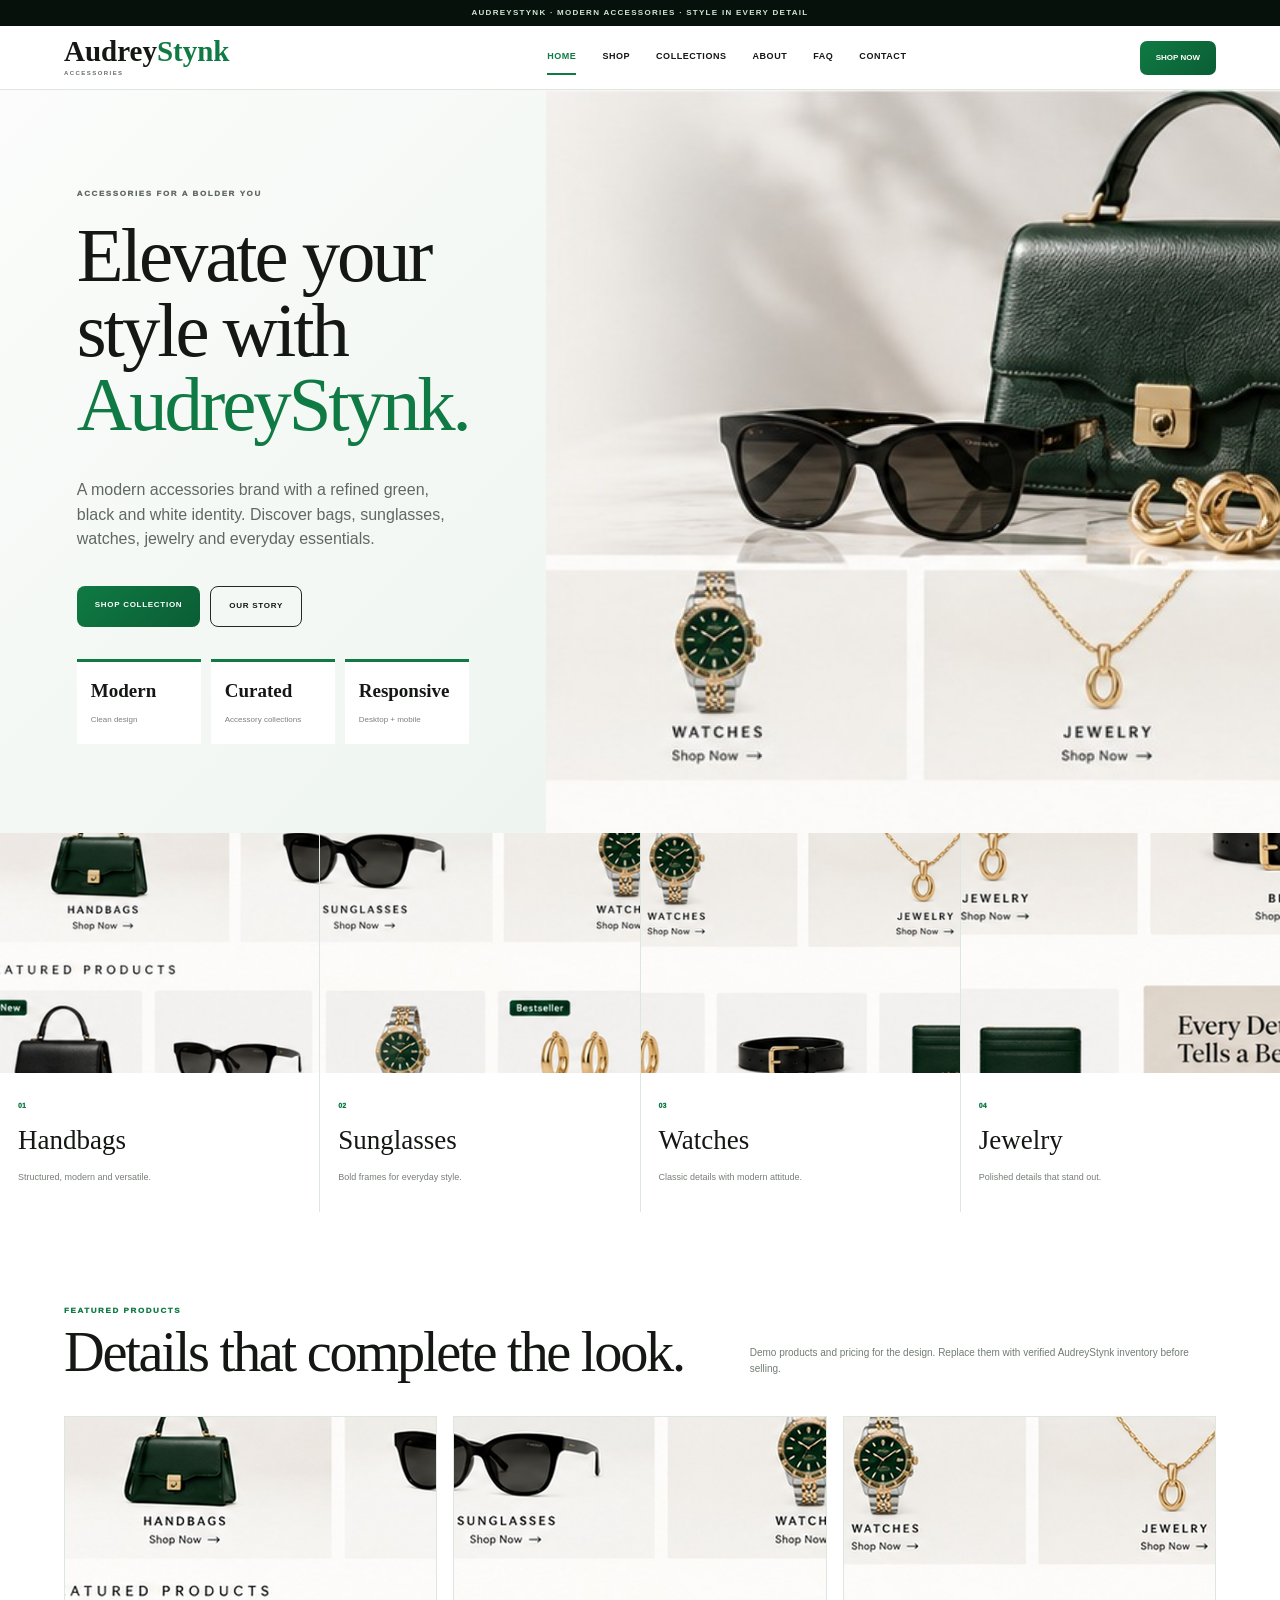
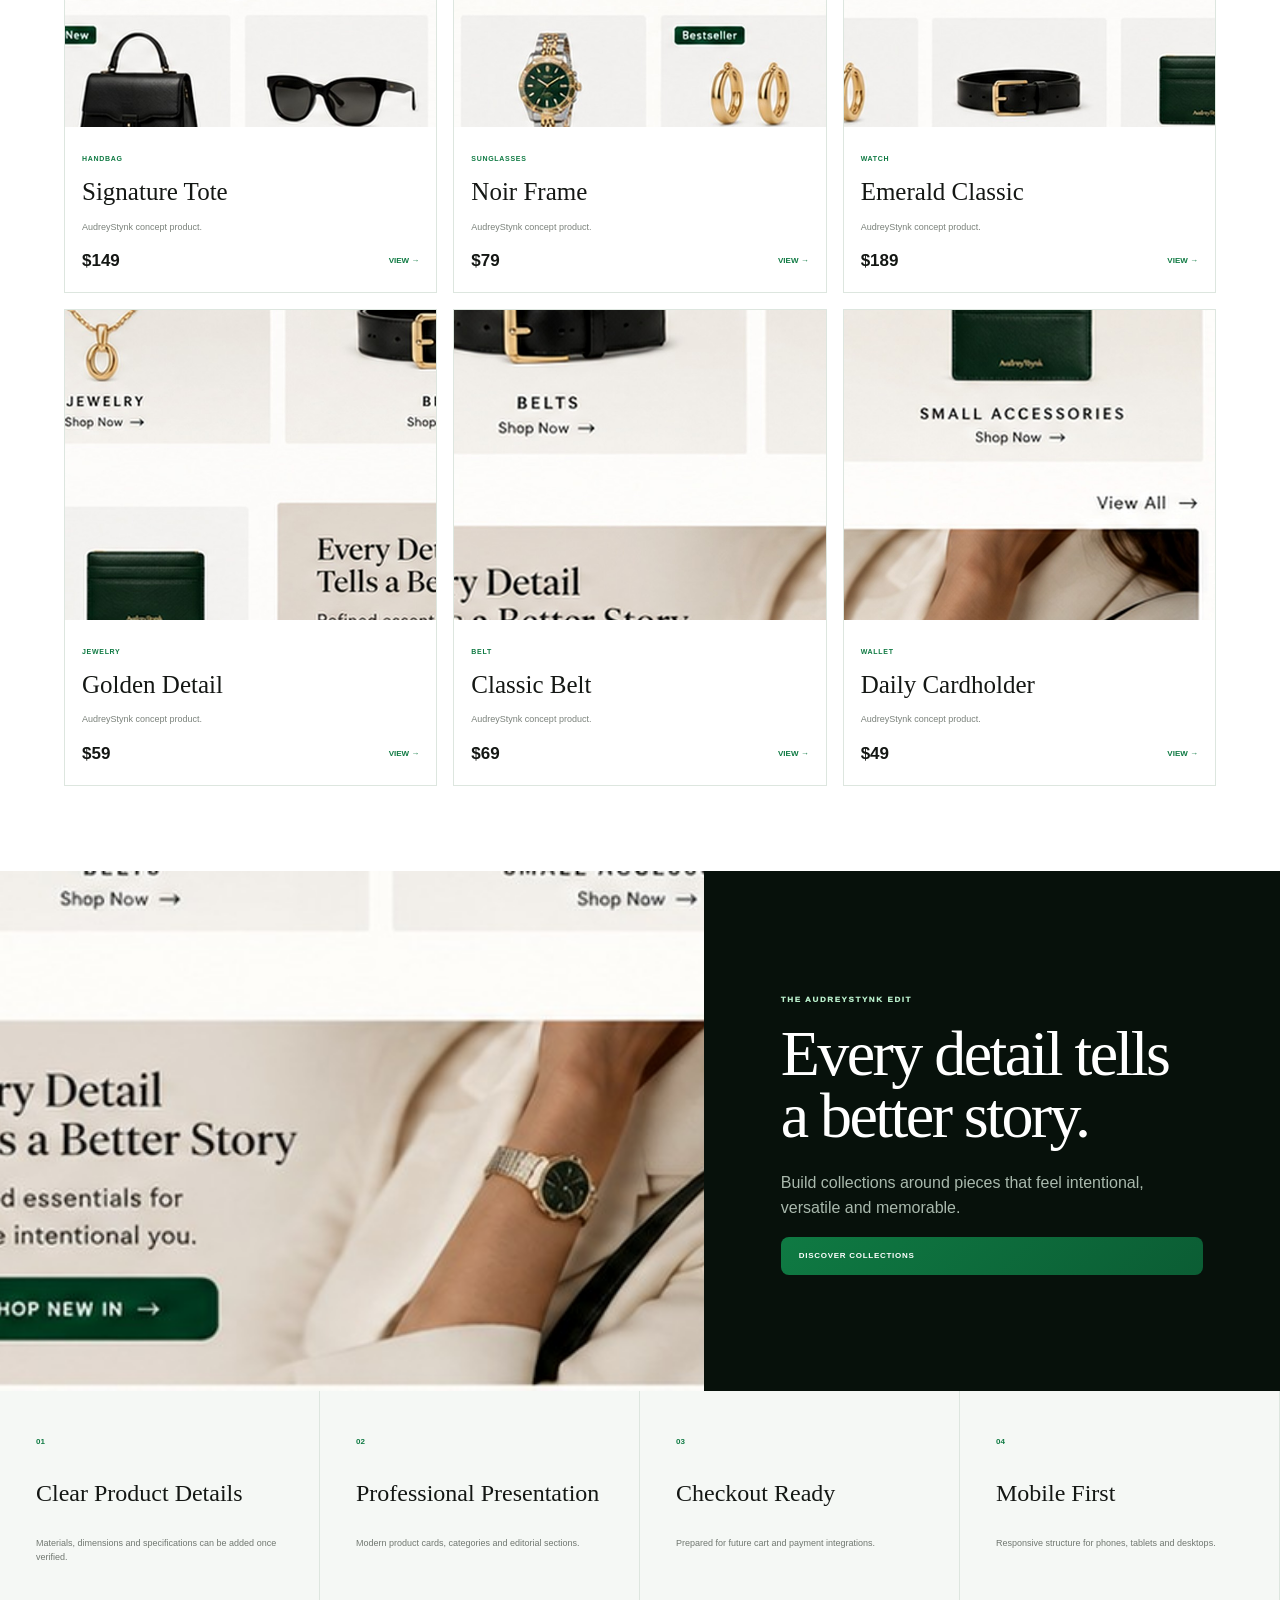
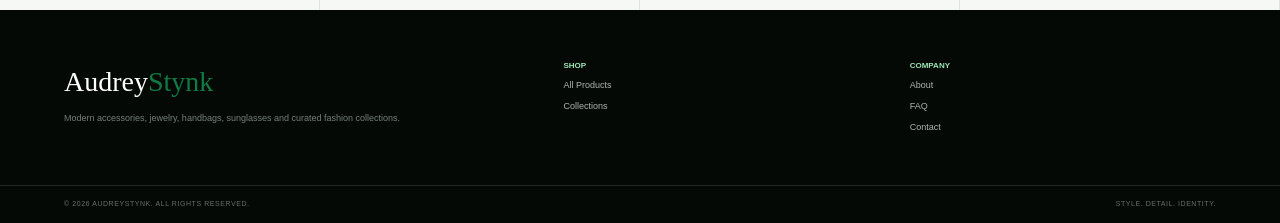
==== index.html @ 6b9f42d7 "Add files via upload" ====
<!doctype html>
<html lang="en">
<head>
<meta charset="utf-8">
<meta name="viewport" content="width=device-width, initial-scale=1">
<title>AudreyStynk — Modern Accessories</title>
<meta name="description" content="Modern accessories, jewelry, handbags, sunglasses and curated fashion collections.">
<meta name="theme-color" content="#07110b">
<meta property="og:title" content="AudreyStynk — Modern Accessories">
<meta property="og:description" content="Modern accessories, jewelry, handbags, sunglasses and curated fashion collections.">
<meta property="og:type" content="website">
<meta property="og:url" content="https://audreystynk.github.io/">
<meta property="og:image" content="https://audreystynk.github.io/assets/hero-accessories.jpg">
<link rel="icon" href="favicon.ico">
<link rel="stylesheet" href="styles.css">
</head>
<body>
<div class="announcement">AUDREYSTYNK · MODERN ACCESSORIES · STYLE IN EVERY DETAIL</div>
<header class="header">
  <a class="brand" href="index.html">Audrey<span>Stynk</span><small>ACCESSORIES</small></a>
  <button class="menu" aria-expanded="false">Menu</button>
  <nav><a class="active" href="index.html">Home</a><a class="" href="shop.html">Shop</a><a class="" href="collections.html">Collections</a><a class="" href="about.html">About</a><a class="" href="faq.html">FAQ</a><a class="" href="contact.html">Contact</a></nav>
  <a class="cta" href="shop.html">Shop Now</a>
</header>
<main>
<section class="hero">
  <div class="hero-copy">
    <p class="eyebrow">ACCESSORIES FOR A BOLDER YOU</p>
    <h1>Elevate your style with <em>AudreyStynk.</em></h1>
    <p>A modern accessories brand with a refined green, black and white identity. Discover bags, sunglasses, watches, jewelry and everyday essentials.</p>
    <div class="actions"><a class="btn green" href="shop.html">Shop Collection</a><a class="btn outline" href="about.html">Our Story</a></div>
    <div class="mini-stats"><div><b>Modern</b><span>Clean design</span></div><div><b>Curated</b><span>Accessory collections</span></div><div><b>Responsive</b><span>Desktop + mobile</span></div></div>
  </div>
  <div class="hero-photo"><img src="assets/hero-accessories.jpg" alt="AudreyStynk accessories collection"></div>
</section>

<section class="categories">
  <a href="shop.html"><img src="assets/handbag.jpg" alt="Handbags"><div><span>01</span><h3>Handbags</h3><p>Structured, modern and versatile.</p></div></a>
  <a href="shop.html"><img src="assets/sunglasses.jpg" alt="Sunglasses"><div><span>02</span><h3>Sunglasses</h3><p>Bold frames for everyday style.</p></div></a>
  <a href="shop.html"><img src="assets/watch.jpg" alt="Watches"><div><span>03</span><h3>Watches</h3><p>Classic details with modern attitude.</p></div></a>
  <a href="shop.html"><img src="assets/jewelry.jpg" alt="Jewelry"><div><span>04</span><h3>Jewelry</h3><p>Polished details that stand out.</p></div></a>
</section>

<section class="section">
  <div class="section-head"><div><p class="eyebrow">FEATURED PRODUCTS</p><h2>Details that complete the look.</h2></div><p>Demo products and pricing for the design. Replace them with verified AudreyStynk inventory before selling.</p></div>
  <div class="product-grid">
<article class="product-card">
  <div class="product-img"><img src="assets/handbag.jpg" alt="Signature Tote"></div>
  <div class="product-info">
    <span>Handbag</span>
    <h3>Signature Tote</h3>
    <p>AudreyStynk concept product.</p>
    <div class="product-bottom"><strong>$149</strong><a href="shop.html">View →</a></div>
  </div>
</article>

<article class="product-card">
  <div class="product-img"><img src="assets/sunglasses.jpg" alt="Noir Frame"></div>
  <div class="product-info">
    <span>Sunglasses</span>
    <h3>Noir Frame</h3>
    <p>AudreyStynk concept product.</p>
    <div class="product-bottom"><strong>$79</strong><a href="shop.html">View →</a></div>
  </div>
</article>

<article class="product-card">
  <div class="product-img"><img src="assets/watch.jpg" alt="Emerald Classic"></div>
  <div class="product-info">
    <span>Watch</span>
    <h3>Emerald Classic</h3>
    <p>AudreyStynk concept product.</p>
    <div class="product-bottom"><strong>$189</strong><a href="shop.html">View →</a></div>
  </div>
</article>

<article class="product-card">
  <div class="product-img"><img src="assets/jewelry.jpg" alt="Golden Detail"></div>
  <div class="product-info">
    <span>Jewelry</span>
    <h3>Golden Detail</h3>
    <p>AudreyStynk concept product.</p>
    <div class="product-bottom"><strong>$59</strong><a href="shop.html">View →</a></div>
  </div>
</article>

<article class="product-card">
  <div class="product-img"><img src="assets/belt.jpg" alt="Classic Belt"></div>
  <div class="product-info">
    <span>Belt</span>
    <h3>Classic Belt</h3>
    <p>AudreyStynk concept product.</p>
    <div class="product-bottom"><strong>$69</strong><a href="shop.html">View →</a></div>
  </div>
</article>

<article class="product-card">
  <div class="product-img"><img src="assets/wallet.jpg" alt="Daily Cardholder"></div>
  <div class="product-info">
    <span>Wallet</span>
    <h3>Daily Cardholder</h3>
    <p>AudreyStynk concept product.</p>
    <div class="product-bottom"><strong>$49</strong><a href="shop.html">View →</a></div>
  </div>
</article></div>
</section>

<section class="editorial">
  <img src="assets/banner-style.jpg" alt="AudreyStynk fashion styling">
  <div><p class="eyebrow light">THE AUDREYSTYNK EDIT</p><h2>Every detail tells a better story.</h2><p>Build collections around pieces that feel intentional, versatile and memorable.</p><a class="btn green" href="collections.html">Discover Collections</a></div>
</section>

<section class="trust">
  <article><b>01</b><h3>Clear Product Details</h3><p>Materials, dimensions and specifications can be added once verified.</p></article>
  <article><b>02</b><h3>Professional Presentation</h3><p>Modern product cards, categories and editorial sections.</p></article>
  <article><b>03</b><h3>Checkout Ready</h3><p>Prepared for future cart and payment integrations.</p></article>
  <article><b>04</b><h3>Mobile First</h3><p>Responsive structure for phones, tablets and desktops.</p></article>
</section>
</main>
<footer>
  <div class="footer-grid">
    <div><div class="footer-brand">Audrey<span>Stynk</span></div><p>Modern accessories, jewelry, handbags, sunglasses and curated fashion collections.</p></div>
    <div><strong>Shop</strong><a href="shop.html">All Products</a><a href="collections.html">Collections</a></div>
    <div><strong>Company</strong><a href="about.html">About</a><a href="faq.html">FAQ</a><a href="contact.html">Contact</a></div>
  </div>
  <div class="footer-bottom">© 2026 AudreyStynk. All rights reserved. <span>Style. Detail. Identity.</span></div>
</footer>
<script src="script.js"></script>
</body>
</html>
---- styles.css ----
:root{--green:#0b5d34;--green2:#0f7a43;--light:#eef7f0;--black:#090c0a;--ink:#141714;--gray:#6f766f;--line:#dde6df;--white:#fff}
*{box-sizing:border-box}html{scroll-behavior:smooth}body{margin:0;font-family:Inter,Arial,sans-serif;color:var(--ink);background:#fff;line-height:1.55}a{text-decoration:none;color:inherit}img{display:block;width:100%}
.announcement{background:#07110b;color:#cfe5d5;text-align:center;padding:7px 20px;font-size:8px;font-weight:800;letter-spacing:.16em}
.header{position:sticky;top:0;z-index:40;display:grid;grid-template-columns:250px 1fr auto;align-items:center;gap:25px;padding:14px 5vw;background:rgba(255,255,255,.97);border-bottom:1px solid var(--line);backdrop-filter:blur(12px)}
.brand{font-family:Georgia,serif;font-size:29px;font-weight:700;line-height:.8}.brand span,.footer-brand span{color:var(--green2)}.brand small{display:block;font-family:Arial,sans-serif;font-size:6px;letter-spacing:.24em;margin-top:7px;color:#677066}
.header nav{display:flex;justify-content:center;gap:26px;font-size:9px;font-weight:800;text-transform:uppercase;letter-spacing:.06em}.header nav a{padding:9px 0;border-bottom:2px solid transparent}.header nav a.active,.header nav a:hover{color:var(--green2);border-color:var(--green2)}
.cta,.btn.green{background:linear-gradient(135deg,var(--green2),var(--green));color:white}.cta{padding:11px 16px;border-radius:7px;font-size:8px;font-weight:900;text-transform:uppercase}.menu{display:none}
.eyebrow{font-size:8px;font-weight:1000;letter-spacing:.2em;color:var(--green2);text-transform:uppercase}.eyebrow.light{color:#b9efcb}
.hero{display:grid;grid-template-columns:.83fr 1.17fr;min-height:670px}.hero-copy{display:flex;flex-direction:column;justify-content:center;padding:7vw 6vw;background:linear-gradient(135deg,#fbfcfb,#eef5f0)}.hero h1,.page-hero h1,.section-head h2,.editorial h2,.about-grid h2,.contact aside h2{font-family:Georgia,serif;font-weight:400;line-height:.97;letter-spacing:-.04em}.hero h1{font-size:clamp(58px,6vw,96px);margin:11px 0 19px}.hero h1 em{font-style:normal;color:var(--green2)}.hero-copy>p{max-width:650px;color:#616861}
.actions{display:flex;gap:10px;flex-wrap:wrap;margin-top:18px}.btn{display:inline-flex;padding:13px 18px;border-radius:8px;font-size:8px;font-weight:900;letter-spacing:.09em;text-transform:uppercase}.btn.outline{border:1px solid #1f2c24}.mini-stats{display:grid;grid-template-columns:repeat(3,1fr);gap:10px;margin-top:32px}.mini-stats div{padding:14px;border-top:3px solid var(--green2);background:white}.mini-stats b{display:block;font-family:Georgia,serif;font-size:19px}.mini-stats span{font-size:8px;color:#7b827b}.hero-photo{overflow:hidden;background:#e9eee9}.hero-photo img{height:100%;object-fit:cover;object-position:center}
.categories{display:grid;grid-template-columns:repeat(4,1fr);gap:1px;background:var(--line)}.categories a{background:#fff;position:relative}.categories img{height:240px;object-fit:cover}.categories div{padding:18px}.categories span{font-size:7px;color:var(--green2);font-weight:1000}.categories h3{font-family:Georgia,serif;font-size:27px;font-weight:400;margin:4px 0}.categories p{font-size:9px;color:#777e77}
.section{padding:85px 5vw}.section-head{display:grid;grid-template-columns:1fr .75fr;gap:5vw;align-items:end;margin-bottom:30px}.section-head h2{font-size:clamp(43px,4.4vw,64px);margin:6px 0}.section-head>p{color:#737a73;font-size:10px}
.product-grid{display:grid;grid-template-columns:repeat(3,1fr);gap:16px}.product-card{border:1px solid var(--line);background:#fff}.product-img{height:310px;overflow:hidden;background:#f6f7f5}.product-img img{height:100%;object-fit:cover;transition:.3s}.product-card:hover img{transform:scale(1.03)}.product-info{padding:17px}.product-info>span{font-size:7px;color:var(--green2);font-weight:900;text-transform:uppercase;letter-spacing:.1em}.product-info h3{font-family:Georgia,serif;font-size:25px;font-weight:400;margin:4px 0}.product-info p{font-size:9px;color:#7b827b}.product-bottom{display:flex;justify-content:space-between;align-items:center;margin-top:14px}.product-bottom strong{font-size:17px}.product-bottom a{font-size:8px;font-weight:900;color:var(--green2);text-transform:uppercase}
.editorial{display:grid;grid-template-columns:1.1fr .9fr;background:#07110b;color:white}.editorial img{height:100%;min-height:520px;object-fit:cover}.editorial>div{display:flex;flex-direction:column;justify-content:center;padding:6vw}.editorial h2{font-size:clamp(45px,5vw,72px);margin:8px 0}.editorial p:not(.eyebrow){color:#a9b9ad}
.trust{display:grid;grid-template-columns:repeat(4,1fr);background:#f5f8f5}.trust article{padding:36px;border-right:1px solid var(--line)}.trust b{color:var(--green2);font-size:8px}.trust h3{font-family:Georgia,serif;font-size:24px;font-weight:400}.trust p{font-size:9px;color:#707770}
.page-hero{padding:100px 7vw 70px;background:linear-gradient(135deg,#f8faf8,#e8f2eb)}.page-hero h1{font-size:clamp(55px,6vw,88px);margin:8px 0}.page-hero>p{max-width:850px;color:#687068}
.note{display:grid;grid-template-columns:160px 1fr;gap:25px;padding:20px 5vw;background:#dff0e4}.note strong{font-size:8px;color:var(--green)}.note p{margin:0;font-size:9px}
.collection-grid{display:grid;grid-template-columns:1fr 1fr;gap:14px;padding:70px 5vw}.collection-grid article{position:relative;height:400px;overflow:hidden}.collection-grid img{height:100%;object-fit:cover}.collection-grid article:after{content:"";position:absolute;inset:0;background:linear-gradient(0deg,rgba(0,0,0,.72),transparent 62%)}.collection-grid div{position:absolute;z-index:2;left:25px;bottom:22px;color:white}.collection-grid span{font-size:8px;color:#b9efcb;letter-spacing:.13em}.collection-grid h2{font-family:Georgia,serif;font-size:35px;font-weight:400;margin:4px 0}
.about-grid{display:grid;grid-template-columns:1.05fr .95fr}.about-grid img{height:100%;min-height:600px;object-fit:cover}.about-grid>div{padding:7vw 6vw;background:#07110b;color:white;display:flex;flex-direction:column;justify-content:center}.about-grid h2{font-size:clamp(45px,5vw,70px);margin:8px 0}.about-grid p:not(.eyebrow){color:#a8b8ac}
.faq{max-width:980px;margin:auto;padding:70px 5vw}.faq details{border-bottom:1px solid var(--line);padding:18px 0}.faq summary{font-family:Georgia,serif;font-size:24px;cursor:pointer}.faq p{color:#6d746d}
.contact{display:grid;grid-template-columns:1.1fr .9fr;gap:18px;padding:70px 6vw}.contact form{padding:26px;border:1px solid var(--line)}.contact label{display:grid;gap:6px;margin-bottom:13px;font-size:8px;font-weight:900;text-transform:uppercase}.contact input,.contact textarea{padding:12px;border:1px solid #cfd9d1}.contact small{display:block;margin-top:10px;color:#7c837c}.contact aside{padding:38px;background:#07110b;color:white}.contact aside h2{font-size:42px}.contact aside p:not(.eyebrow){color:#a9b8ad}
footer{background:#050906;color:white}.footer-grid{display:grid;grid-template-columns:1.5fr 1fr 1fr;gap:40px;padding:50px 5vw}.footer-brand{font-family:Georgia,serif;font-size:28px}.footer-grid p{max-width:420px;color:#758078;font-size:9px}.footer-grid>div:not(:first-child){display:grid;align-content:start;gap:7px}.footer-grid strong{font-size:8px;color:#9ce7b6;text-transform:uppercase}.footer-grid a{font-size:9px;color:#adb6af}.footer-bottom{display:flex;justify-content:space-between;padding:13px 5vw;border-top:1px solid #1d271f;color:#657068;font-size:7px;text-transform:uppercase;letter-spacing:.08em}
@media(max-width:1000px){.header{grid-template-columns:1fr auto auto}.menu{display:block;border:1px solid var(--line);background:white;padding:8px 11px}.header nav{display:none;position:absolute;top:100%;left:0;right:0;padding:20px 5vw;background:white;flex-direction:column;align-items:flex-start}.header nav.open{display:flex}.hero,.editorial,.about-grid,.contact{grid-template-columns:1fr}.hero-photo{min-height:520px}.categories,.product-grid,.trust{grid-template-columns:1fr 1fr}.section-head{grid-template-columns:1fr}.footer-grid{grid-template-columns:1fr 1fr}}
@media(max-width:650px){.announcement{display:none}.cta{display:none}.header{grid-template-columns:1fr auto}.hero-copy{padding:60px 6vw}.hero h1{font-size:50px}.hero-photo{min-height:410px}.mini-stats,.categories,.product-grid,.trust{grid-template-columns:1fr}.categories img,.product-img{height:330px}.collection-grid{grid-template-columns:1fr}.note{grid-template-columns:1fr}.footer-grid{grid-template-columns:1fr}.footer-bottom{display:block}.footer-bottom span{display:block;margin-top:5px}}
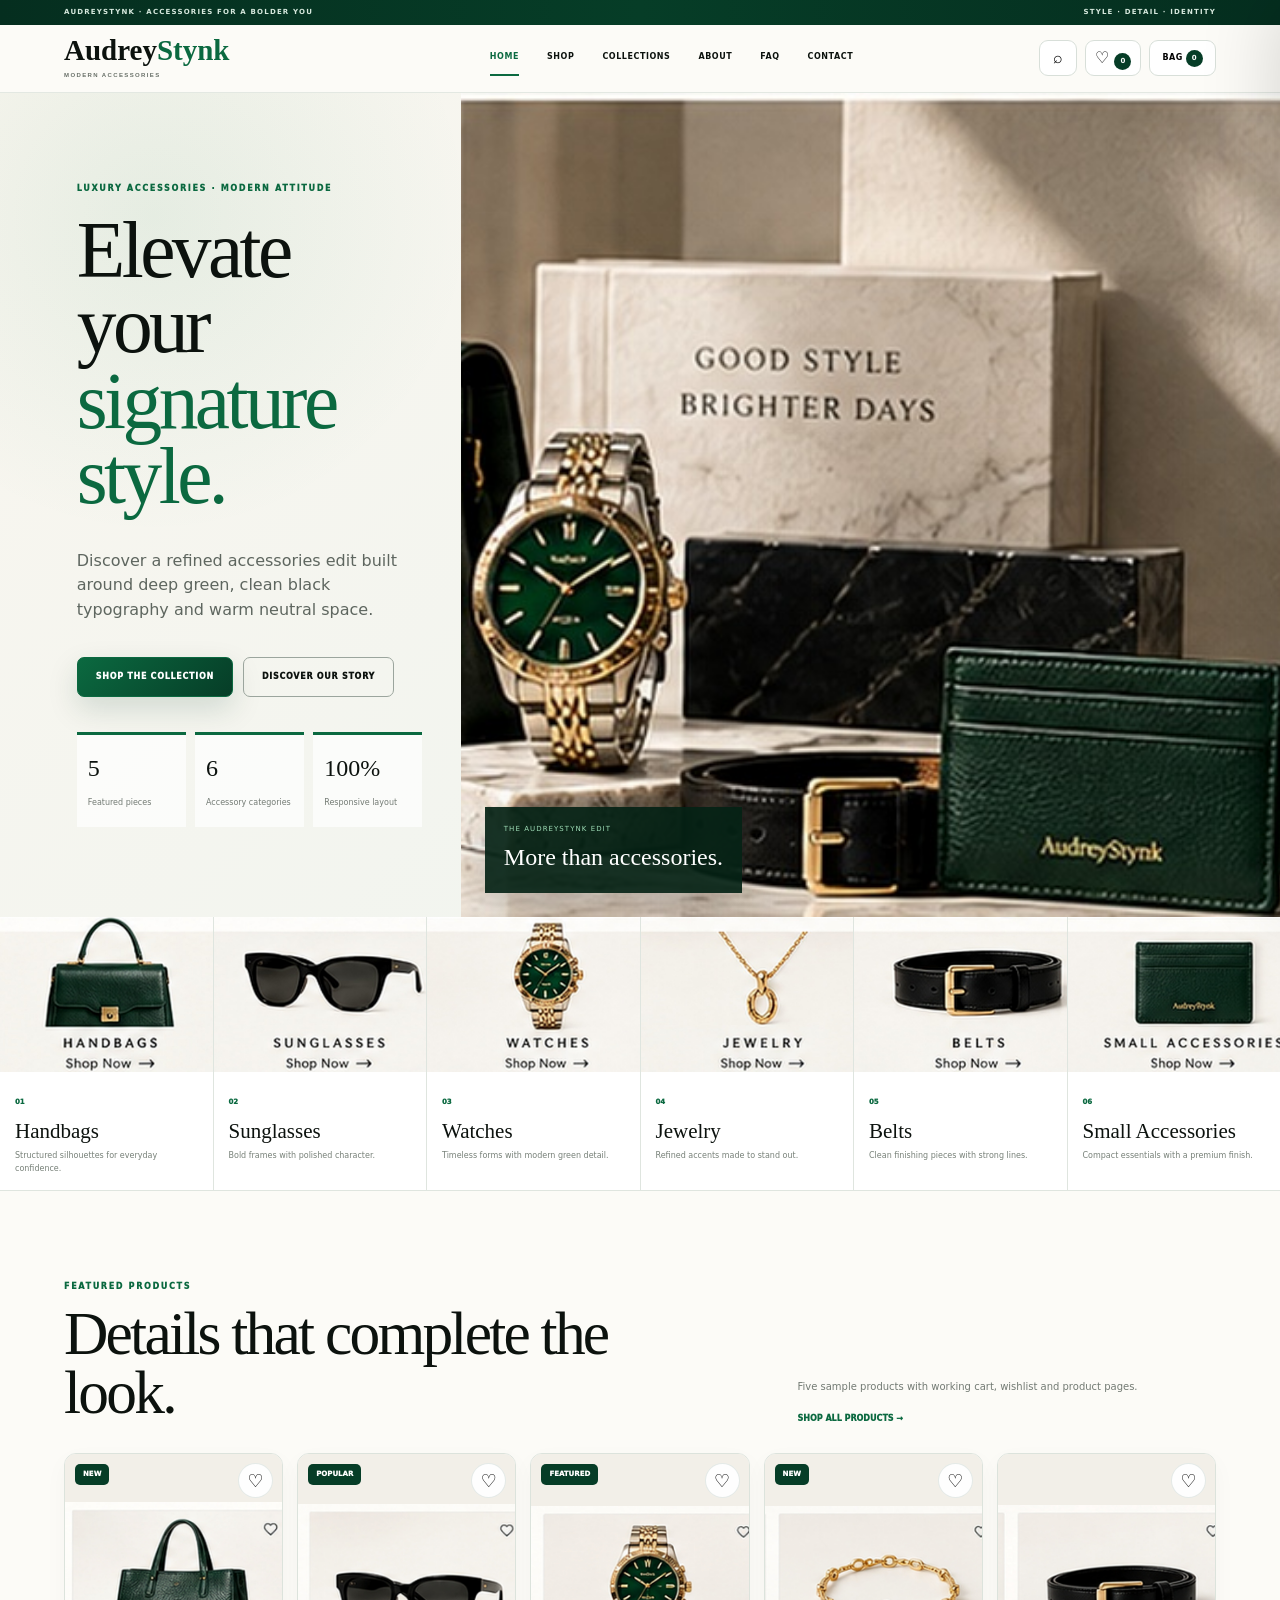
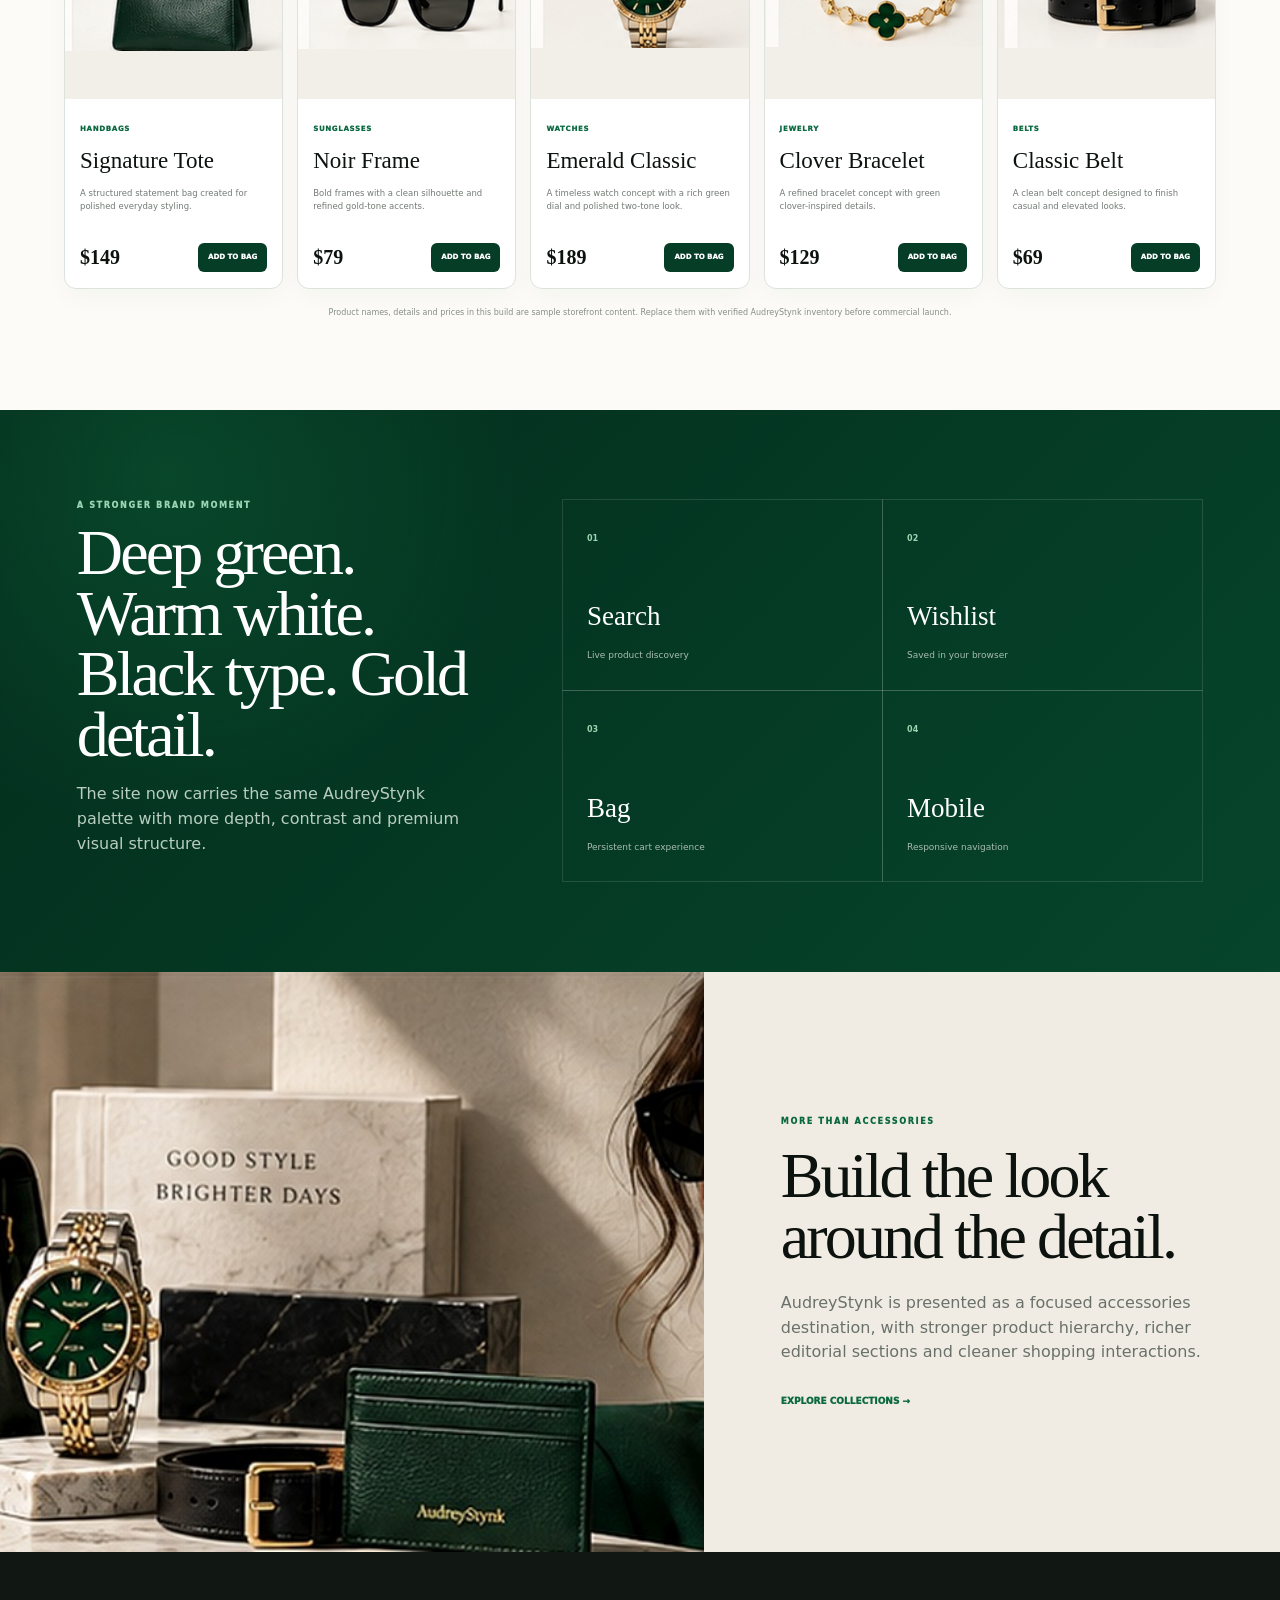
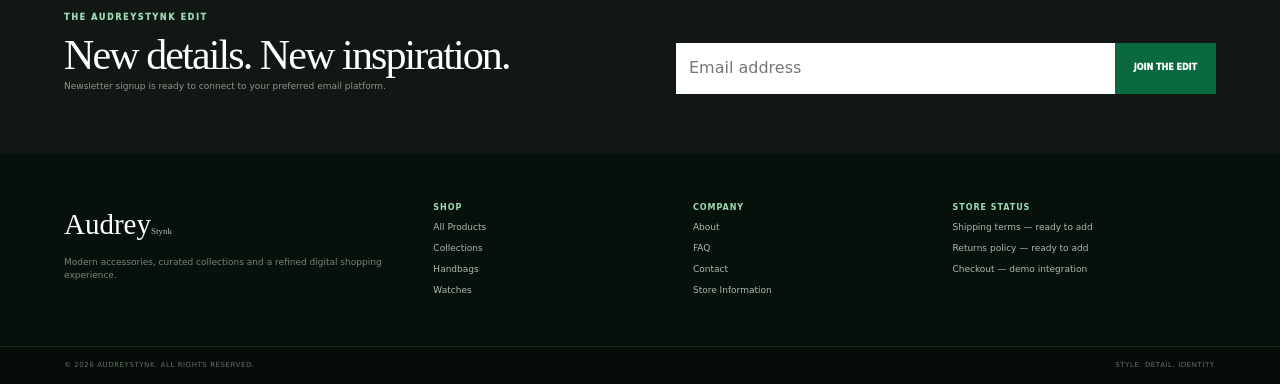
==== commit a72d16dc: "Add files via upload" ====
--- a/index.html
+++ b/index.html
@@ -2,129 +2,108 @@
 <html lang="en">
 <head>
 <meta charset="utf-8">
-<meta name="viewport" content="width=device-width, initial-scale=1">
-<title>AudreyStynk — Modern Accessories</title>
-<meta name="description" content="Modern accessories, jewelry, handbags, sunglasses and curated fashion collections.">
-<meta name="theme-color" content="#07110b">
-<meta property="og:title" content="AudreyStynk — Modern Accessories">
-<meta property="og:description" content="Modern accessories, jewelry, handbags, sunglasses and curated fashion collections.">
+<meta name="viewport" content="width=device-width,initial-scale=1">
+<title>AudreyStynk — Premium Accessories</title>
+<meta name="description" content="Modern accessories, handbags, eyewear, watches, jewelry and curated fashion collections.">
+<meta name="theme-color" content="#063d27">
+<meta property="og:title" content="AudreyStynk — Premium Accessories">
+<meta property="og:description" content="Modern accessories, handbags, eyewear, watches, jewelry and curated fashion collections.">
 <meta property="og:type" content="website">
 <meta property="og:url" content="https://audreystynk.github.io/">
-<meta property="og:image" content="https://audreystynk.github.io/assets/hero-accessories.jpg">
+<meta property="og:image" content="https://audreystynk.github.io/assets/hero-editorial.jpg">
 <link rel="icon" href="favicon.ico">
 <link rel="stylesheet" href="styles.css">
 </head>
-<body>
-<div class="announcement">AUDREYSTYNK · MODERN ACCESSORIES · STYLE IN EVERY DETAIL</div>
-<header class="header">
-  <a class="brand" href="index.html">Audrey<span>Stynk</span><small>ACCESSORIES</small></a>
-  <button class="menu" aria-expanded="false">Menu</button>
-  <nav><a class="active" href="index.html">Home</a><a class="" href="shop.html">Shop</a><a class="" href="collections.html">Collections</a><a class="" href="about.html">About</a><a class="" href="faq.html">FAQ</a><a class="" href="contact.html">Contact</a></nav>
-  <a class="cta" href="shop.html">Shop Now</a>
+<body data-page="home">
+<div class="announcement"><span>AUDREYSTYNK · ACCESSORIES FOR A BOLDER YOU</span><span>STYLE · DETAIL · IDENTITY</span></div>
+<header class="site-header">
+  <a class="brand" href="index.html">Audrey<span>Stynk</span><small>MODERN ACCESSORIES</small></a>
+  <button class="mobile-menu" aria-label="Open navigation" aria-expanded="false">Menu</button>
+  <nav class="main-nav"><a class="active" href="index.html">Home</a><a class="" href="shop.html">Shop</a><a class="" href="collections.html">Collections</a><a class="" href="about.html">About</a><a class="" href="faq.html">FAQ</a><a class="" href="contact.html">Contact</a></nav>
+  <div class="header-actions">
+    <button class="icon-btn search-toggle" aria-label="Search">⌕</button>
+    <button class="icon-btn wishlist-toggle" aria-label="Wishlist">♡ <b id="wishCount">0</b></button>
+    <button class="bag-btn" id="bagOpen" aria-label="Open shopping bag">Bag <b id="bagCount">0</b></button>
+  </div>
 </header>
+<div class="search-drawer" id="searchDrawer">
+  <div class="search-box"><span>⌕</span><input id="globalSearch" type="search" placeholder="Search AudreyStynk products..."><button class="search-close" aria-label="Close search">×</button></div>
+  <div id="searchResults" class="search-results"></div>
+</div>
 <main>
-<section class="hero">
-  <div class="hero-copy">
-    <p class="eyebrow">ACCESSORIES FOR A BOLDER YOU</p>
-    <h1>Elevate your style with <em>AudreyStynk.</em></h1>
-    <p>A modern accessories brand with a refined green, black and white identity. Discover bags, sunglasses, watches, jewelry and everyday essentials.</p>
-    <div class="actions"><a class="btn green" href="shop.html">Shop Collection</a><a class="btn outline" href="about.html">Our Story</a></div>
-    <div class="mini-stats"><div><b>Modern</b><span>Clean design</span></div><div><b>Curated</b><span>Accessory collections</span></div><div><b>Responsive</b><span>Desktop + mobile</span></div></div>
+<section class="hero-pro">
+  <div class="hero-content">
+    <p class="eyebrow">LUXURY ACCESSORIES · MODERN ATTITUDE</p>
+    <h1>Elevate your<br><em>signature style.</em></h1>
+    <p>Discover a refined accessories edit built around deep green, clean black typography and warm neutral space.</p>
+    <div class="hero-cta"><a class="primary-btn" href="shop.html">Shop the Collection</a><a class="secondary-btn" href="about.html">Discover Our Story</a></div>
+    <div class="hero-facts"><div><b>5</b><span>Featured pieces</span></div><div><b>6</b><span>Accessory categories</span></div><div><b>100%</b><span>Responsive layout</span></div></div>
   </div>
-  <div class="hero-photo"><img src="assets/hero-accessories.jpg" alt="AudreyStynk accessories collection"></div>
+  <div class="hero-visual"><img src="assets/hero-editorial.jpg" alt="AudreyStynk accessories editorial"><div class="visual-tag"><small>THE AUDREYSTYNK EDIT</small><strong>More than accessories.</strong></div></div>
 </section>
 
-<section class="categories">
-  <a href="shop.html"><img src="assets/handbag.jpg" alt="Handbags"><div><span>01</span><h3>Handbags</h3><p>Structured, modern and versatile.</p></div></a>
-  <a href="shop.html"><img src="assets/sunglasses.jpg" alt="Sunglasses"><div><span>02</span><h3>Sunglasses</h3><p>Bold frames for everyday style.</p></div></a>
-  <a href="shop.html"><img src="assets/watch.jpg" alt="Watches"><div><span>03</span><h3>Watches</h3><p>Classic details with modern attitude.</p></div></a>
-  <a href="shop.html"><img src="assets/jewelry.jpg" alt="Jewelry"><div><span>04</span><h3>Jewelry</h3><p>Polished details that stand out.</p></div></a>
+<section class="category-grid">
+  <a href="shop.html#handbags"><img src="assets/cat-handbags.jpg" alt="Handbags"><div><span>01</span><h3>Handbags</h3><p>Structured silhouettes for everyday confidence.</p></div></a>
+  <a href="shop.html#sunglasses"><img src="assets/cat-sunglasses.jpg" alt="Sunglasses"><div><span>02</span><h3>Sunglasses</h3><p>Bold frames with polished character.</p></div></a>
+  <a href="shop.html#watches"><img src="assets/cat-watches.jpg" alt="Watches"><div><span>03</span><h3>Watches</h3><p>Timeless forms with modern green detail.</p></div></a>
+  <a href="shop.html#jewelry"><img src="assets/cat-jewelry.jpg" alt="Jewelry"><div><span>04</span><h3>Jewelry</h3><p>Refined accents made to stand out.</p></div></a>
+  <a href="shop.html#belts"><img src="assets/cat-belts.jpg" alt="Belts"><div><span>05</span><h3>Belts</h3><p>Clean finishing pieces with strong lines.</p></div></a>
+  <a href="collections.html"><img src="assets/cat-small.jpg" alt="Small accessories"><div><span>06</span><h3>Small Accessories</h3><p>Compact essentials with a premium finish.</p></div></a>
 </section>
 
-<section class="section">
-  <div class="section-head"><div><p class="eyebrow">FEATURED PRODUCTS</p><h2>Details that complete the look.</h2></div><p>Demo products and pricing for the design. Replace them with verified AudreyStynk inventory before selling.</p></div>
-  <div class="product-grid">
-<article class="product-card">
-  <div class="product-img"><img src="assets/handbag.jpg" alt="Signature Tote"></div>
-  <div class="product-info">
-    <span>Handbag</span>
-    <h3>Signature Tote</h3>
-    <p>AudreyStynk concept product.</p>
-    <div class="product-bottom"><strong>$149</strong><a href="shop.html">View →</a></div>
-  </div>
-</article>
-
-<article class="product-card">
-  <div class="product-img"><img src="assets/sunglasses.jpg" alt="Noir Frame"></div>
-  <div class="product-info">
-    <span>Sunglasses</span>
-    <h3>Noir Frame</h3>
-    <p>AudreyStynk concept product.</p>
-    <div class="product-bottom"><strong>$79</strong><a href="shop.html">View →</a></div>
-  </div>
-</article>
-
-<article class="product-card">
-  <div class="product-img"><img src="assets/watch.jpg" alt="Emerald Classic"></div>
-  <div class="product-info">
-    <span>Watch</span>
-    <h3>Emerald Classic</h3>
-    <p>AudreyStynk concept product.</p>
-    <div class="product-bottom"><strong>$189</strong><a href="shop.html">View →</a></div>
-  </div>
-</article>
-
-<article class="product-card">
-  <div class="product-img"><img src="assets/jewelry.jpg" alt="Golden Detail"></div>
-  <div class="product-info">
-    <span>Jewelry</span>
-    <h3>Golden Detail</h3>
-    <p>AudreyStynk concept product.</p>
-    <div class="product-bottom"><strong>$59</strong><a href="shop.html">View →</a></div>
-  </div>
-</article>
-
-<article class="product-card">
-  <div class="product-img"><img src="assets/belt.jpg" alt="Classic Belt"></div>
-  <div class="product-info">
-    <span>Belt</span>
-    <h3>Classic Belt</h3>
-    <p>AudreyStynk concept product.</p>
-    <div class="product-bottom"><strong>$69</strong><a href="shop.html">View →</a></div>
-  </div>
-</article>
-
-<article class="product-card">
-  <div class="product-img"><img src="assets/wallet.jpg" alt="Daily Cardholder"></div>
-  <div class="product-info">
-    <span>Wallet</span>
-    <h3>Daily Cardholder</h3>
-    <p>AudreyStynk concept product.</p>
-    <div class="product-bottom"><strong>$49</strong><a href="shop.html">View →</a></div>
-  </div>
-</article></div>
+<section class="section featured">
+ <div class="section-title"><div><p class="eyebrow">FEATURED PRODUCTS</p><h2>Details that complete the look.</h2></div><div><p>Five sample products with working cart, wishlist and product pages.</p><a href="shop.html">Shop all products →</a></div></div>
+ <div class="products-grid"><article class="product-card" data-id="signature-tote" data-category="handbags" data-name="signature tote" data-price="149">
+      <div class="product-media"><span class="badge">New</span><button class="heart-btn" data-wish="signature-tote" aria-label="Save Signature Tote">♡</button><a href="product-signature-tote.html"><img src="assets/signature-tote.jpg" alt="Signature Tote"></a><a class="quick-view" href="product-signature-tote.html">View Details</a></div>
+      <div class="product-copy"><span>Handbags</span><h3><a href="product-signature-tote.html">Signature Tote</a></h3><p>A structured statement bag created for polished everyday styling.</p><div class="product-meta"><strong>$149</strong><button class="add-btn" data-add="signature-tote">Add to Bag</button></div></div>
+    </article><article class="product-card" data-id="noir-frame" data-category="sunglasses" data-name="noir frame" data-price="79">
+      <div class="product-media"><span class="badge">Popular</span><button class="heart-btn" data-wish="noir-frame" aria-label="Save Noir Frame">♡</button><a href="product-noir-frame.html"><img src="assets/noir-frame.jpg" alt="Noir Frame"></a><a class="quick-view" href="product-noir-frame.html">View Details</a></div>
+      <div class="product-copy"><span>Sunglasses</span><h3><a href="product-noir-frame.html">Noir Frame</a></h3><p>Bold frames with a clean silhouette and refined gold-tone accents.</p><div class="product-meta"><strong>$79</strong><button class="add-btn" data-add="noir-frame">Add to Bag</button></div></div>
+    </article><article class="product-card" data-id="emerald-classic" data-category="watches" data-name="emerald classic" data-price="189">
+      <div class="product-media"><span class="badge">Featured</span><button class="heart-btn" data-wish="emerald-classic" aria-label="Save Emerald Classic">♡</button><a href="product-emerald-classic.html"><img src="assets/emerald-classic.jpg" alt="Emerald Classic"></a><a class="quick-view" href="product-emerald-classic.html">View Details</a></div>
+      <div class="product-copy"><span>Watches</span><h3><a href="product-emerald-classic.html">Emerald Classic</a></h3><p>A timeless watch concept with a rich green dial and polished two-tone look.</p><div class="product-meta"><strong>$189</strong><button class="add-btn" data-add="emerald-classic">Add to Bag</button></div></div>
+    </article><article class="product-card" data-id="clover-bracelet" data-category="jewelry" data-name="clover bracelet" data-price="129">
+      <div class="product-media"><span class="badge">New</span><button class="heart-btn" data-wish="clover-bracelet" aria-label="Save Clover Bracelet">♡</button><a href="product-clover-bracelet.html"><img src="assets/clover-bracelet.jpg" alt="Clover Bracelet"></a><a class="quick-view" href="product-clover-bracelet.html">View Details</a></div>
+      <div class="product-copy"><span>Jewelry</span><h3><a href="product-clover-bracelet.html">Clover Bracelet</a></h3><p>A refined bracelet concept with green clover-inspired details.</p><div class="product-meta"><strong>$129</strong><button class="add-btn" data-add="clover-bracelet">Add to Bag</button></div></div>
+    </article><article class="product-card" data-id="classic-belt" data-category="belts" data-name="classic belt" data-price="69">
+      <div class="product-media"><button class="heart-btn" data-wish="classic-belt" aria-label="Save Classic Belt">♡</button><a href="product-classic-belt.html"><img src="assets/classic-belt.jpg" alt="Classic Belt"></a><a class="quick-view" href="product-classic-belt.html">View Details</a></div>
+      <div class="product-copy"><span>Belts</span><h3><a href="product-classic-belt.html">Classic Belt</a></h3><p>A clean belt concept designed to finish casual and elevated looks.</p><div class="product-meta"><strong>$69</strong><button class="add-btn" data-add="classic-belt">Add to Bag</button></div></div>
+    </article></div>
+ <p class="demo-note">Product names, details and prices in this build are sample storefront content. Replace them with verified AudreyStynk inventory before commercial launch.</p>
 </section>
 
-<section class="editorial">
-  <img src="assets/banner-style.jpg" alt="AudreyStynk fashion styling">
-  <div><p class="eyebrow light">THE AUDREYSTYNK EDIT</p><h2>Every detail tells a better story.</h2><p>Build collections around pieces that feel intentional, versatile and memorable.</p><a class="btn green" href="collections.html">Discover Collections</a></div>
+<section class="intense-band">
+  <div><p class="eyebrow light">A STRONGER BRAND MOMENT</p><h2>Deep green. Warm white. Black type. Gold detail.</h2><p>The site now carries the same AudreyStynk palette with more depth, contrast and premium visual structure.</p></div>
+  <div class="band-stats"><article><b>01</b><strong>Search</strong><span>Live product discovery</span></article><article><b>02</b><strong>Wishlist</strong><span>Saved in your browser</span></article><article><b>03</b><strong>Bag</strong><span>Persistent cart experience</span></article><article><b>04</b><strong>Mobile</strong><span>Responsive navigation</span></article></div>
 </section>
 
-<section class="trust">
-  <article><b>01</b><h3>Clear Product Details</h3><p>Materials, dimensions and specifications can be added once verified.</p></article>
-  <article><b>02</b><h3>Professional Presentation</h3><p>Modern product cards, categories and editorial sections.</p></article>
-  <article><b>03</b><h3>Checkout Ready</h3><p>Prepared for future cart and payment integrations.</p></article>
-  <article><b>04</b><h3>Mobile First</h3><p>Responsive structure for phones, tablets and desktops.</p></article>
+<section class="story-split">
+  <div class="story-image"><img src="assets/editorial-wide.jpg" alt="AudreyStynk editorial collection"></div>
+  <div class="story-copy"><p class="eyebrow">MORE THAN ACCESSORIES</p><h2>Build the look around the detail.</h2><p>AudreyStynk is presented as a focused accessories destination, with stronger product hierarchy, richer editorial sections and cleaner shopping interactions.</p><a class="text-link" href="collections.html">Explore collections →</a></div>
 </section>
 </main>
+<section class="newsletter">
+  <div><p class="eyebrow light">THE AUDREYSTYNK EDIT</p><h2>New details. New inspiration.</h2><p>Newsletter signup is ready to connect to your preferred email platform.</p></div>
+  <form onsubmit="return false"><input type="email" placeholder="Email address" aria-label="Email address"><button>Join the Edit</button></form>
+</section>
 <footer>
   <div class="footer-grid">
-    <div><div class="footer-brand">Audrey<span>Stynk</span></div><p>Modern accessories, jewelry, handbags, sunglasses and curated fashion collections.</p></div>
-    <div><strong>Shop</strong><a href="shop.html">All Products</a><a href="collections.html">Collections</a></div>
-    <div><strong>Company</strong><a href="about.html">About</a><a href="faq.html">FAQ</a><a href="contact.html">Contact</a></div>
+    <div><div class="footer-brand">Audrey<span>Stynk</span></div><p>Modern accessories, curated collections and a refined digital shopping experience.</p></div>
+    <div><strong>Shop</strong><a href="shop.html">All Products</a><a href="collections.html">Collections</a><a href="shop.html#handbags">Handbags</a><a href="shop.html#watches">Watches</a></div>
+    <div><strong>Company</strong><a href="about.html">About</a><a href="faq.html">FAQ</a><a href="contact.html">Contact</a><a href="policies.html">Store Information</a></div>
+    <div><strong>Store Status</strong><span>Shipping terms — ready to add</span><span>Returns policy — ready to add</span><span>Checkout — demo integration</span></div>
   </div>
-  <div class="footer-bottom">© 2026 AudreyStynk. All rights reserved. <span>Style. Detail. Identity.</span></div>
+  <div class="footer-bottom"><span>© 2026 AudreyStynk. All rights reserved.</span><span>Style. Detail. Identity.</span></div>
 </footer>
+<aside class="bag-panel" id="bagPanel" aria-hidden="true">
+ <div class="bag-head"><div><small>YOUR BAG</small><strong>Selected Pieces</strong></div><button id="bagClose">×</button></div>
+ <div class="bag-items" id="bagItems"><p class="empty-state">Your bag is empty.</p></div>
+ <div class="bag-summary"><div><span>Subtotal</span><strong id="bagSubtotal">$0</strong></div><small>Taxes, shipping and live payment processing are not configured in this demo.</small><a class="primary-btn full" href="checkout.html">Review Bag</a></div>
+</aside>
+<div class="page-overlay" id="pageOverlay"></div>
+<div class="toast" id="toast" role="status"></div>
+<script>window.AUDREY_PRODUCTS=[{"id": "signature-tote", "name": "Signature Tote", "category": "Handbags", "price": 149, "image": "assets/signature-tote.jpg", "detail": "assets/signature-tote-detail.jpg", "badge": "New", "material": "Structured finish", "tone": "Deep green", "desc": "A structured statement bag created for polished everyday styling.", "page": "product-signature-tote.html"}, {"id": "noir-frame", "name": "Noir Frame", "category": "Sunglasses", "price": 79, "image": "assets/noir-frame.jpg", "detail": "assets/noir-frame-detail.jpg", "badge": "Popular", "material": "Gloss finish", "tone": "Black / gold-tone", "desc": "Bold frames with a clean silhouette and refined gold-tone accents.", "page": "product-noir-frame.html"}, {"id": "emerald-classic", "name": "Emerald Classic", "category": "Watches", "price": 189, "image": "assets/emerald-classic.jpg", "detail": "assets/emerald-classic-detail.jpg", "badge": "Featured", "material": "Two-tone finish", "tone": "Emerald dial", "desc": "A timeless watch concept with a rich green dial and polished two-tone look.", "page": "product-emerald-classic.html"}, {"id": "clover-bracelet", "name": "Clover Bracelet", "category": "Jewelry", "price": 129, "image": "assets/clover-bracelet.jpg", "detail": "assets/clover-bracelet-detail.jpg", "badge": "New", "material": "Gold-tone finish", "tone": "Green accents", "desc": "A refined bracelet concept with green clover-inspired details.", "page": "product-clover-bracelet.html"}, {"id": "classic-belt", "name": "Classic Belt", "category": "Belts", "price": 69, "image": "assets/classic-belt.jpg", "detail": "assets/classic-belt-detail.jpg", "badge": "", "material": "Smooth finish", "tone": "Black / gold-tone", "desc": "A clean belt concept designed to finish casual and elevated looks.", "page": "product-classic-belt.html"}];</script>
 <script src="script.js"></script>
+
 </body>
 </html>
--- a/styles.css
+++ b/styles.css
@@ -1,25 +1,6 @@
 
-:root{--green:#0b5d34;--green2:#0f7a43;--light:#eef7f0;--black:#090c0a;--ink:#141714;--gray:#6f766f;--line:#dde6df;--white:#fff}
-*{box-sizing:border-box}html{scroll-behavior:smooth}body{margin:0;font-family:Inter,Arial,sans-serif;color:var(--ink);background:#fff;line-height:1.55}a{text-decoration:none;color:inherit}img{display:block;width:100%}
-.announcement{background:#07110b;color:#cfe5d5;text-align:center;padding:7px 20px;font-size:8px;font-weight:800;letter-spacing:.16em}
-.header{position:sticky;top:0;z-index:40;display:grid;grid-template-columns:250px 1fr auto;align-items:center;gap:25px;padding:14px 5vw;background:rgba(255,255,255,.97);border-bottom:1px solid var(--line);backdrop-filter:blur(12px)}
-.brand{font-family:Georgia,serif;font-size:29px;font-weight:700;line-height:.8}.brand span,.footer-brand span{color:var(--green2)}.brand small{display:block;font-family:Arial,sans-serif;font-size:6px;letter-spacing:.24em;margin-top:7px;color:#677066}
-.header nav{display:flex;justify-content:center;gap:26px;font-size:9px;font-weight:800;text-transform:uppercase;letter-spacing:.06em}.header nav a{padding:9px 0;border-bottom:2px solid transparent}.header nav a.active,.header nav a:hover{color:var(--green2);border-color:var(--green2)}
-.cta,.btn.green{background:linear-gradient(135deg,var(--green2),var(--green));color:white}.cta{padding:11px 16px;border-radius:7px;font-size:8px;font-weight:900;text-transform:uppercase}.menu{display:none}
-.eyebrow{font-size:8px;font-weight:1000;letter-spacing:.2em;color:var(--green2);text-transform:uppercase}.eyebrow.light{color:#b9efcb}
-.hero{display:grid;grid-template-columns:.83fr 1.17fr;min-height:670px}.hero-copy{display:flex;flex-direction:column;justify-content:center;padding:7vw 6vw;background:linear-gradient(135deg,#fbfcfb,#eef5f0)}.hero h1,.page-hero h1,.section-head h2,.editorial h2,.about-grid h2,.contact aside h2{font-family:Georgia,serif;font-weight:400;line-height:.97;letter-spacing:-.04em}.hero h1{font-size:clamp(58px,6vw,96px);margin:11px 0 19px}.hero h1 em{font-style:normal;color:var(--green2)}.hero-copy>p{max-width:650px;color:#616861}
-.actions{display:flex;gap:10px;flex-wrap:wrap;margin-top:18px}.btn{display:inline-flex;padding:13px 18px;border-radius:8px;font-size:8px;font-weight:900;letter-spacing:.09em;text-transform:uppercase}.btn.outline{border:1px solid #1f2c24}.mini-stats{display:grid;grid-template-columns:repeat(3,1fr);gap:10px;margin-top:32px}.mini-stats div{padding:14px;border-top:3px solid var(--green2);background:white}.mini-stats b{display:block;font-family:Georgia,serif;font-size:19px}.mini-stats span{font-size:8px;color:#7b827b}.hero-photo{overflow:hidden;background:#e9eee9}.hero-photo img{height:100%;object-fit:cover;object-position:center}
-.categories{display:grid;grid-template-columns:repeat(4,1fr);gap:1px;background:var(--line)}.categories a{background:#fff;position:relative}.categories img{height:240px;object-fit:cover}.categories div{padding:18px}.categories span{font-size:7px;color:var(--green2);font-weight:1000}.categories h3{font-family:Georgia,serif;font-size:27px;font-weight:400;margin:4px 0}.categories p{font-size:9px;color:#777e77}
-.section{padding:85px 5vw}.section-head{display:grid;grid-template-columns:1fr .75fr;gap:5vw;align-items:end;margin-bottom:30px}.section-head h2{font-size:clamp(43px,4.4vw,64px);margin:6px 0}.section-head>p{color:#737a73;font-size:10px}
-.product-grid{display:grid;grid-template-columns:repeat(3,1fr);gap:16px}.product-card{border:1px solid var(--line);background:#fff}.product-img{height:310px;overflow:hidden;background:#f6f7f5}.product-img img{height:100%;object-fit:cover;transition:.3s}.product-card:hover img{transform:scale(1.03)}.product-info{padding:17px}.product-info>span{font-size:7px;color:var(--green2);font-weight:900;text-transform:uppercase;letter-spacing:.1em}.product-info h3{font-family:Georgia,serif;font-size:25px;font-weight:400;margin:4px 0}.product-info p{font-size:9px;color:#7b827b}.product-bottom{display:flex;justify-content:space-between;align-items:center;margin-top:14px}.product-bottom strong{font-size:17px}.product-bottom a{font-size:8px;font-weight:900;color:var(--green2);text-transform:uppercase}
-.editorial{display:grid;grid-template-columns:1.1fr .9fr;background:#07110b;color:white}.editorial img{height:100%;min-height:520px;object-fit:cover}.editorial>div{display:flex;flex-direction:column;justify-content:center;padding:6vw}.editorial h2{font-size:clamp(45px,5vw,72px);margin:8px 0}.editorial p:not(.eyebrow){color:#a9b9ad}
-.trust{display:grid;grid-template-columns:repeat(4,1fr);background:#f5f8f5}.trust article{padding:36px;border-right:1px solid var(--line)}.trust b{color:var(--green2);font-size:8px}.trust h3{font-family:Georgia,serif;font-size:24px;font-weight:400}.trust p{font-size:9px;color:#707770}
-.page-hero{padding:100px 7vw 70px;background:linear-gradient(135deg,#f8faf8,#e8f2eb)}.page-hero h1{font-size:clamp(55px,6vw,88px);margin:8px 0}.page-hero>p{max-width:850px;color:#687068}
-.note{display:grid;grid-template-columns:160px 1fr;gap:25px;padding:20px 5vw;background:#dff0e4}.note strong{font-size:8px;color:var(--green)}.note p{margin:0;font-size:9px}
-.collection-grid{display:grid;grid-template-columns:1fr 1fr;gap:14px;padding:70px 5vw}.collection-grid article{position:relative;height:400px;overflow:hidden}.collection-grid img{height:100%;object-fit:cover}.collection-grid article:after{content:"";position:absolute;inset:0;background:linear-gradient(0deg,rgba(0,0,0,.72),transparent 62%)}.collection-grid div{position:absolute;z-index:2;left:25px;bottom:22px;color:white}.collection-grid span{font-size:8px;color:#b9efcb;letter-spacing:.13em}.collection-grid h2{font-family:Georgia,serif;font-size:35px;font-weight:400;margin:4px 0}
-.about-grid{display:grid;grid-template-columns:1.05fr .95fr}.about-grid img{height:100%;min-height:600px;object-fit:cover}.about-grid>div{padding:7vw 6vw;background:#07110b;color:white;display:flex;flex-direction:column;justify-content:center}.about-grid h2{font-size:clamp(45px,5vw,70px);margin:8px 0}.about-grid p:not(.eyebrow){color:#a8b8ac}
-.faq{max-width:980px;margin:auto;padding:70px 5vw}.faq details{border-bottom:1px solid var(--line);padding:18px 0}.faq summary{font-family:Georgia,serif;font-size:24px;cursor:pointer}.faq p{color:#6d746d}
-.contact{display:grid;grid-template-columns:1.1fr .9fr;gap:18px;padding:70px 6vw}.contact form{padding:26px;border:1px solid var(--line)}.contact label{display:grid;gap:6px;margin-bottom:13px;font-size:8px;font-weight:900;text-transform:uppercase}.contact input,.contact textarea{padding:12px;border:1px solid #cfd9d1}.contact small{display:block;margin-top:10px;color:#7c837c}.contact aside{padding:38px;background:#07110b;color:white}.contact aside h2{font-size:42px}.contact aside p:not(.eyebrow){color:#a9b8ad}
-footer{background:#050906;color:white}.footer-grid{display:grid;grid-template-columns:1.5fr 1fr 1fr;gap:40px;padding:50px 5vw}.footer-brand{font-family:Georgia,serif;font-size:28px}.footer-grid p{max-width:420px;color:#758078;font-size:9px}.footer-grid>div:not(:first-child){display:grid;align-content:start;gap:7px}.footer-grid strong{font-size:8px;color:#9ce7b6;text-transform:uppercase}.footer-grid a{font-size:9px;color:#adb6af}.footer-bottom{display:flex;justify-content:space-between;padding:13px 5vw;border-top:1px solid #1d271f;color:#657068;font-size:7px;text-transform:uppercase;letter-spacing:.08em}
-@media(max-width:1000px){.header{grid-template-columns:1fr auto auto}.menu{display:block;border:1px solid var(--line);background:white;padding:8px 11px}.header nav{display:none;position:absolute;top:100%;left:0;right:0;padding:20px 5vw;background:white;flex-direction:column;align-items:flex-start}.header nav.open{display:flex}.hero,.editorial,.about-grid,.contact{grid-template-columns:1fr}.hero-photo{min-height:520px}.categories,.product-grid,.trust{grid-template-columns:1fr 1fr}.section-head{grid-template-columns:1fr}.footer-grid{grid-template-columns:1fr 1fr}}
-@media(max-width:650px){.announcement{display:none}.cta{display:none}.header{grid-template-columns:1fr auto}.hero-copy{padding:60px 6vw}.hero h1{font-size:50px}.hero-photo{min-height:410px}.mini-stats,.categories,.product-grid,.trust{grid-template-columns:1fr}.categories img,.product-img{height:330px}.collection-grid{grid-template-columns:1fr}.note{grid-template-columns:1fr}.footer-grid{grid-template-columns:1fr}.footer-bottom{display:block}.footer-bottom span{display:block;margin-top:5px}}
+:root{--green:#063d27;--green2:#0b6940;--green3:#148753;--greenSoft:#e5efe8;--cream:#f4efe6;--paper:#fcfbf7;--ink:#0c120e;--muted:#667069;--line:#dce3dc;--gold:#b79652;--white:#fff;--shadow:0 22px 65px rgba(6,61,39,.10)}
+*{box-sizing:border-box}html{scroll-behavior:smooth}body{margin:0;background:var(--paper);color:var(--ink);font-family:Inter,ui-sans-serif,system-ui,-apple-system,"Segoe UI",sans-serif;line-height:1.55}a{text-decoration:none;color:inherit}button,input,textarea,select{font:inherit}button{cursor:pointer}img{display:block;width:100%}.announcement{display:flex;justify-content:space-between;padding:7px 5vw;background:linear-gradient(90deg,#052e1f,var(--green),#052e1f);color:#d7e9de;font-size:7px;font-weight:900;letter-spacing:.17em;text-transform:uppercase}.site-header{position:sticky;top:0;z-index:80;display:grid;grid-template-columns:240px 1fr auto;align-items:center;gap:25px;padding:14px 5vw;background:rgba(252,251,247,.96);border-bottom:1px solid rgba(18,60,39,.10);backdrop-filter:blur(16px)}.brand{font-family:Georgia,"Times New Roman",serif;font-size:29px;line-height:.8;font-weight:700}.brand span,.footer-brand span{color:var(--green2)}.brand small{display:block;margin-top:10px;font:800 6px/1 Arial,sans-serif;letter-spacing:.23em;color:#687068}.main-nav{display:flex;justify-content:center;gap:28px;font-size:8px;font-weight:900;letter-spacing:.07em;text-transform:uppercase}.main-nav a{padding:10px 0;border-bottom:2px solid transparent}.main-nav a:hover,.main-nav a.active{color:var(--green2);border-color:var(--green2)}.header-actions{display:flex;gap:8px;align-items:center}.icon-btn,.bag-btn{height:36px;border:1px solid #d8dfd9;background:#fff;border-radius:9px}.icon-btn{min-width:38px;padding:0 9px}.icon-btn b,.bag-btn b{display:inline-grid;place-items:center;min-width:17px;height:17px;padding:0 4px;border-radius:20px;background:var(--green);color:#fff;font-size:7px}.bag-btn{padding:0 12px;font-size:8px;font-weight:900;text-transform:uppercase;letter-spacing:.06em}.mobile-menu{display:none;border:1px solid var(--line);background:#fff;border-radius:7px;padding:8px 11px;font-size:8px;font-weight:900;text-transform:uppercase}.eyebrow{margin:0 0 11px;color:var(--green2);font-size:8px;font-weight:1000;letter-spacing:.21em;text-transform:uppercase}.eyebrow.light{color:#9bd4b2}.primary-btn,.secondary-btn{display:inline-flex;align-items:center;justify-content:center;padding:13px 18px;border-radius:7px;font-size:8px;font-weight:1000;letter-spacing:.09em;text-transform:uppercase}.primary-btn{background:linear-gradient(135deg,var(--green2),var(--green));color:#fff;border:1px solid var(--green2);box-shadow:0 12px 30px rgba(6,61,39,.15)}.secondary-btn{background:transparent;border:1px solid #9ba59d;color:var(--ink)}.primary-btn.full{width:100%}.hero-pro{display:grid;grid-template-columns:.72fr 1.28fr;min-height:690px;background:radial-gradient(circle at 12% 15%,rgba(17,130,75,.08),transparent 24%),linear-gradient(135deg,#f9f6ef,#eef4ef)}.hero-content{display:flex;flex-direction:column;justify-content:center;padding:7vw 3vw 7vw 6vw}.hero-content h1,.section-title h2,.intense-band h2,.story-copy h2,.page-hero h1,.about-pro h2,.newsletter h2,.contact-pro aside h2,.product-detail h1{font-family:Georgia,"Times New Roman",serif;font-weight:400;letter-spacing:-.045em;line-height:.95}.hero-content h1{font-size:clamp(65px,6.2vw,98px);margin:7px 0 18px}.hero-content h1 em{font-style:normal;color:var(--green2)}.hero-content>p:not(.eyebrow){max-width:620px;color:#5e665f}.hero-cta{display:flex;gap:10px;flex-wrap:wrap;margin-top:18px}.hero-facts{display:grid;grid-template-columns:repeat(3,1fr);gap:9px;margin-top:35px}.hero-facts div{padding:15px 11px;background:rgba(255,255,255,.70);border-top:3px solid var(--green2)}.hero-facts b{display:block;font-family:Georgia,serif;font-size:24px;font-weight:400}.hero-facts span{font-size:8px;color:#737b74}.hero-visual{position:relative;overflow:hidden;background:#e4e6e0}.hero-visual>img{height:100%;object-fit:cover}.visual-tag{position:absolute;left:24px;bottom:24px;padding:17px 19px;background:rgba(5,34,21,.92);color:#fff;box-shadow:0 20px 50px rgba(0,0,0,.2)}.visual-tag small{display:block;color:#9fddb7;font-size:7px;letter-spacing:.15em}.visual-tag strong{display:block;margin-top:4px;font-family:Georgia,serif;font-size:24px;font-weight:400}.category-grid{display:grid;grid-template-columns:repeat(6,1fr);gap:1px;background:#dfe5df;border-bottom:1px solid #dfe5df}.category-grid>a{background:#fff;transition:.22s}.category-grid>a:hover{transform:translateY(-2px);z-index:2;box-shadow:var(--shadow)}.category-grid img{height:155px;object-fit:cover}.category-grid div{padding:15px}.category-grid span{color:var(--green2);font-size:7px;font-weight:1000}.category-grid h3{font-family:Georgia,serif;font-size:21px;font-weight:400;margin:3px 0}.category-grid p{margin:0;color:#778078;font-size:8px}.section{padding:90px 5vw}.section.compact{padding-top:55px}.section-title{display:grid;grid-template-columns:1fr .65fr;gap:7vw;align-items:end;margin-bottom:28px}.section-title h2{font-size:clamp(46px,4.8vw,69px);margin:4px 0}.section-title>div:last-child{color:#727a73;font-size:10px}.section-title a{display:inline-block;margin-top:8px;color:var(--green2);font-size:8px;font-weight:1000;text-transform:uppercase}.products-grid{display:grid;grid-template-columns:repeat(5,1fr);gap:14px}.product-card{background:#fff;border:1px solid var(--line);border-radius:12px;overflow:hidden;transition:.25s;box-shadow:0 8px 24px rgba(18,50,30,.03)}.product-card:hover{transform:translateY(-5px);box-shadow:var(--shadow)}.product-media{position:relative;overflow:hidden;background:#f2efe8}.product-media img{height:245px;object-fit:contain;transition:.35s}.product-card:hover .product-media img{transform:scale(1.035)}.badge{position:absolute;z-index:3;top:10px;left:10px;padding:5px 8px;border-radius:5px;background:var(--green);color:#fff;font-size:7px;font-weight:1000;text-transform:uppercase}.heart-btn{position:absolute;z-index:3;top:9px;right:9px;width:35px;height:35px;border:1px solid rgba(7,61,39,.10);border-radius:50%;background:rgba(255,255,255,.92);font-size:18px}.heart-btn.saved,.save-product.saved{background:var(--green);color:white}.quick-view{position:absolute;left:12px;right:12px;bottom:10px;padding:9px;background:rgba(6,61,39,.94);color:#fff;text-align:center;border-radius:6px;font-size:7px;font-weight:1000;text-transform:uppercase;transform:translateY(55px);transition:.25s}.product-card:hover .quick-view{transform:translateY(0)}.product-copy{padding:15px}.product-copy>span{color:var(--green2);font-size:7px;font-weight:1000;letter-spacing:.1em;text-transform:uppercase}.product-copy h3{font-family:Georgia,serif;font-size:23px;font-weight:400;margin:4px 0}.product-copy p{min-height:43px;color:#737b74;font-size:8.5px}.product-meta{display:flex;justify-content:space-between;align-items:center;gap:8px;margin-top:12px}.product-meta strong{font-family:Georgia,serif;font-size:20px}.add-btn{border:0;border-radius:6px;padding:9px 10px;background:var(--green);color:#fff;font-size:7px;font-weight:1000;text-transform:uppercase}.demo-note{margin:18px auto 0;max-width:900px;color:#868d87;font-size:8px;text-align:center}.intense-band{display:grid;grid-template-columns:.78fr 1.22fr;gap:6vw;padding:90px 6vw;background:radial-gradient(circle at 13% 12%,rgba(25,143,83,.24),transparent 29%),linear-gradient(135deg,#032d1c,#06452b);color:#fff}.intense-band h2{font-size:clamp(49px,5vw,74px);margin:6px 0}.intense-band>div:first-child>p:not(.eyebrow){color:#b9cec0}.band-stats{display:grid;grid-template-columns:1fr 1fr}.band-stats article{min-height:190px;padding:24px;border:1px solid rgba(255,255,255,.12);margin:-1px 0 0 -1px}.band-stats b{color:#9bd5b1;font-size:8px}.band-stats strong{display:block;margin:48px 0 3px;font-family:Georgia,serif;font-size:27px;font-weight:400}.band-stats span{color:#a9bcb0;font-size:9px}.story-split{display:grid;grid-template-columns:1.1fr .9fr;min-height:580px}.story-image img{height:100%;object-fit:cover}.story-copy{display:flex;flex-direction:column;justify-content:center;padding:7vw 6vw;background:#f0ece3}.story-copy h2{font-size:clamp(48px,5vw,72px);margin:7px 0}.story-copy>p:not(.eyebrow){color:#69716a}.text-link{margin-top:14px;color:var(--green2);font-size:9px;font-weight:1000;text-transform:uppercase}.page-hero{padding:105px 7vw 75px;background:radial-gradient(circle at 88% 15%,rgba(18,128,74,.12),transparent 25%),linear-gradient(135deg,#f9f6ee,#e8f1ea)}.page-hero h1{font-size:clamp(58px,6.2vw,94px);margin:6px 0}.page-hero>p{max-width:820px;color:#687168}.shop-toolbar{display:flex;justify-content:space-between;gap:20px;align-items:center;padding:18px 5vw;background:#fff;border-bottom:1px solid var(--line)}.filters{display:flex;gap:7px;flex-wrap:wrap}.filter,#sortProducts{padding:9px 12px;border:1px solid var(--line);background:#fff;border-radius:100px;font-size:8px;font-weight:900;text-transform:uppercase}.filter.active,.filter:hover{background:var(--green);border-color:var(--green);color:#fff}#sortProducts{border-radius:7px}.collections-pro{display:grid;grid-template-columns:1fr 1fr;gap:14px;padding:70px 5vw}.collections-pro>a{position:relative;height:430px;overflow:hidden;background:#e8e4dc}.collections-pro img{height:100%;object-fit:cover;transition:.35s}.collections-pro>a:hover img{transform:scale(1.035)}.collections-pro>a:after{content:"";position:absolute;inset:0;background:linear-gradient(0deg,rgba(0,0,0,.68),transparent 60%)}.collections-pro div{position:absolute;z-index:2;left:26px;bottom:24px;color:#fff}.collections-pro span{color:#a9ddba;font-size:8px;letter-spacing:.13em}.collections-pro h2{font-family:Georgia,serif;font-size:38px;font-weight:400;margin:3px 0}.collections-pro p{max-width:390px;color:#d9dfda;font-size:9px}.about-pro{display:grid;grid-template-columns:.9fr 1.1fr}.about-pro>div{display:flex;flex-direction:column;justify-content:center;padding:7vw 6vw;background:#fff}.about-pro h2{font-size:clamp(48px,5vw,72px);margin:7px 0}.about-pro p:not(.eyebrow){color:#6b746c}.about-pro>img{height:100%;min-height:630px;object-fit:cover}.pill-row{display:flex;gap:7px;flex-wrap:wrap;margin-top:18px}.pill-row span{padding:8px 11px;border:1px solid var(--line);border-radius:100px;font-size:8px;font-weight:800}.faq-pro{max-width:1020px;margin:auto;padding:75px 5vw}.faq-pro details{padding:21px 0;border-bottom:1px solid var(--line)}.faq-pro summary{cursor:pointer;font-family:Georgia,serif;font-size:26px}.faq-pro p{color:#69716a}.contact-pro{display:grid;grid-template-columns:1.1fr .9fr;gap:18px;padding:75px 6vw}.contact-pro form{padding:29px;background:#fff;border:1px solid var(--line)}.form-row{display:grid;grid-template-columns:1fr 1fr;gap:12px}.contact-pro label{display:grid;gap:6px;margin-bottom:13px;font-size:8px;font-weight:1000;text-transform:uppercase}.contact-pro input,.contact-pro textarea,.contact-pro select{padding:12px;border:1px solid #d5ddd6;background:#fbfbf8}.contact-pro small{display:block;margin-top:12px;color:#818981}.contact-pro aside{padding:42px;background:linear-gradient(135deg,#042f1e,#06452b);color:#fff}.contact-pro aside h2{font-size:45px}.contact-pro aside>p:not(.eyebrow){color:#b9cdc0}.contact-lines{display:grid;gap:8px;margin-top:25px}.contact-lines span{padding:12px;border-top:1px solid rgba(255,255,255,.15);font-size:9px}.policy-grid{display:grid;grid-template-columns:repeat(4,1fr);padding:70px 5vw}.policy-grid article{min-height:300px;padding:27px;border:1px solid var(--line);margin-right:-1px;background:#fff}.policy-grid span{color:var(--green2);font-size:8px;font-weight:1000}.policy-grid h2{font-family:Georgia,serif;font-size:30px;font-weight:400;margin:75px 0 7px}.policy-grid p{color:#6c746d;font-size:9px}.product-detail{display:grid;grid-template-columns:1.05fr .95fr;gap:5vw;padding:75px 6vw;background:#fff}.detail-gallery{display:grid;grid-template-columns:1fr 110px;gap:12px}.main-shot{background:#f1eee7;border:1px solid var(--line);min-height:570px}.main-shot img{height:100%;object-fit:contain}.thumbs{display:grid;align-content:start;gap:10px}.thumbs button{padding:0;border:1px solid var(--line);background:#f4f1ea}.thumbs img{height:100px;object-fit:contain}.detail-copy{align-self:center}.detail-copy h1{font-size:clamp(54px,5.5vw,82px);margin:7px 0}.detail-price{font-family:Georgia,serif;font-size:30px;margin:12px 0}.detail-desc{max-width:560px;color:#687069}.spec-list{margin:24px 0;border-top:1px solid var(--line)}.spec-list div{display:flex;justify-content:space-between;gap:30px;padding:12px 0;border-bottom:1px solid var(--line);font-size:9px}.spec-list span{color:#767e77}.quantity-row{display:flex;gap:9px;align-items:end;flex-wrap:wrap}.quantity-row label{display:grid;gap:5px;font-size:8px;font-weight:900;text-transform:uppercase}.quantity-row input{width:74px;padding:11px;border:1px solid var(--line)}.save-product{padding:12px;border:1px solid var(--line);background:#fff;border-radius:7px;font-size:8px;font-weight:900;text-transform:uppercase}.demo-product{margin-top:15px;color:#838a83;font-size:8px}.products-grid.related{grid-template-columns:repeat(4,1fr)}.checkout-layout{display:grid;grid-template-columns:1.25fr .75fr;gap:28px;padding:70px 7vw}.checkout-layout>div>h2,.checkout-layout aside h3{font-family:Georgia,serif;font-size:35px;font-weight:400}.checkout-items{display:grid;gap:10px}.checkout-item{display:grid;grid-template-columns:90px 1fr auto;gap:15px;align-items:center;padding:12px;background:#fff;border:1px solid var(--line)}.checkout-item img{height:82px;object-fit:contain;background:#f3f0e9}.checkout-item h4{font-family:Georgia,serif;font-size:20px;font-weight:400;margin:0}.checkout-item button{border:0;background:transparent;color:#777;font-size:8px;text-decoration:underline}.checkout-layout aside{padding:28px;background:#fff;border:1px solid var(--line);align-self:start;position:sticky;top:95px}.summary-line{display:flex;justify-content:space-between;gap:20px;padding:10px 0;font-size:9px}.summary-line.total{font-size:15px}.checkout-layout aside p{color:#777f78;font-size:8px}.newsletter{display:flex;justify-content:space-between;align-items:end;gap:35px;padding:60px 5vw;background:#111813;color:#fff}.newsletter h2{font-size:42px;margin:4px 0}.newsletter p:not(.eyebrow){margin:0;color:#89958c;font-size:9px}.newsletter form{display:flex;width:min(540px,45vw)}.newsletter input{flex:1;padding:13px;border:0}.newsletter button{padding:13px 19px;border:0;background:var(--green2);color:#fff;font-size:8px;font-weight:1000;text-transform:uppercase}.footer-grid{display:grid;grid-template-columns:1.5fr 1fr 1fr 1.2fr;gap:40px;padding:48px 5vw;background:#07110b;color:#fff}.footer-brand{font-family:Georgia,serif;font-size:29px}.footer-grid p{max-width:400px;color:#76847a;font-size:9px}.footer-grid>div:not(:first-child){display:grid;align-content:start;gap:7px}.footer-grid strong{font-size:8px;color:#9cddb4;text-transform:uppercase;letter-spacing:.12em}.footer-grid a,.footer-grid span{font-size:9px;color:#aeb9b1}.footer-bottom{display:flex;justify-content:space-between;padding:13px 5vw;background:#050c08;border-top:1px solid #1d2b21;color:#647168;font-size:7px;text-transform:uppercase;letter-spacing:.08em}.bag-panel{position:fixed;z-index:120;right:-430px;top:0;width:min(410px,92vw);height:100vh;padding:24px;background:#fff;box-shadow:-25px 0 70px rgba(0,0,0,.15);transition:.3s;display:flex;flex-direction:column}.bag-panel.open{right:0}.bag-head{display:flex;justify-content:space-between;align-items:center;padding-bottom:15px;border-bottom:1px solid var(--line)}.bag-head small{display:block;color:var(--green2);font-size:7px;font-weight:1000;letter-spacing:.13em}.bag-head strong{font-family:Georgia,serif;font-size:28px;font-weight:400}.bag-head button{border:0;background:none;font-size:28px}.bag-items{flex:1;overflow:auto;padding:12px 0}.bag-row{display:grid;grid-template-columns:70px 1fr auto;gap:11px;align-items:center;padding:10px 0;border-bottom:1px solid var(--line)}.bag-row img{height:65px;object-fit:contain;background:#f3f0ea}.bag-row strong{display:block;font-family:Georgia,serif;font-size:17px;font-weight:400}.bag-row span{font-size:9px;color:#727a73}.bag-row button{border:0;background:none;font-size:8px;text-decoration:underline}.bag-summary{padding-top:15px;border-top:1px solid var(--line)}.bag-summary>div{display:flex;justify-content:space-between;margin-bottom:8px}.bag-summary small{display:block;margin-bottom:13px;color:#7a827b;font-size:8px}.empty-state{color:#7d857e;font-size:10px}.page-overlay{display:none;position:fixed;z-index:110;inset:0;background:rgba(0,0,0,.35)}.page-overlay.show{display:block}.search-drawer{position:fixed;z-index:130;left:0;right:0;top:-360px;padding:28px 8vw;background:#fff;border-bottom:1px solid var(--line);box-shadow:0 25px 60px rgba(0,0,0,.12);transition:.3s}.search-drawer.open{top:0}.search-box{display:flex;align-items:center;gap:10px;max-width:980px;margin:auto;border-bottom:2px solid var(--green);padding-bottom:8px}.search-box input{flex:1;border:0;outline:0;font-family:Georgia,serif;font-size:28px}.search-close{border:0;background:none;font-size:28px}.search-results{display:grid;grid-template-columns:repeat(5,1fr);gap:9px;max-width:1100px;margin:18px auto 0}.search-result{padding:10px;border:1px solid var(--line);background:#faf9f6}.search-result strong{font-family:Georgia,serif;font-weight:400}.search-result span{display:block;color:var(--green2);font-size:8px}.toast{position:fixed;z-index:150;right:22px;bottom:22px;transform:translateY(100px);opacity:0;padding:12px 16px;background:#07110b;color:#fff;border-radius:8px;font-size:9px;transition:.25s}.toast.show{transform:none;opacity:1}
+@media(max-width:1150px){.site-header{grid-template-columns:1fr auto auto}.mobile-menu{display:block}.main-nav{display:none;position:absolute;top:100%;left:0;right:0;padding:18px 5vw;background:#fff;flex-direction:column;align-items:flex-start}.main-nav.open{display:flex}.hero-pro{grid-template-columns:1fr}.hero-visual{min-height:520px}.category-grid{grid-template-columns:repeat(3,1fr)}.products-grid{grid-template-columns:repeat(3,1fr)}.products-grid.related{grid-template-columns:repeat(2,1fr)}.policy-grid{grid-template-columns:1fr 1fr}.footer-grid{grid-template-columns:1fr 1fr}.search-results{grid-template-columns:repeat(3,1fr)}}
+@media(max-width:760px){.announcement{display:none}.site-header{grid-template-columns:1fr auto auto;padding:12px 4vw}.brand{font-size:24px}.header-actions .icon-btn{display:none}.hero-content{padding:65px 6vw}.hero-content h1{font-size:53px}.hero-facts{grid-template-columns:1fr}.hero-visual{min-height:400px}.category-grid{grid-template-columns:1fr 1fr}.category-grid img{height:130px}.section{padding:65px 5vw}.section-title{grid-template-columns:1fr}.products-grid{grid-template-columns:1fr}.product-media img{height:330px}.intense-band,.story-split,.about-pro,.contact-pro,.product-detail,.checkout-layout{grid-template-columns:1fr}.band-stats{grid-template-columns:1fr 1fr}.shop-toolbar{align-items:flex-start;flex-direction:column}.collections-pro{grid-template-columns:1fr}.policy-grid{grid-template-columns:1fr}.detail-gallery{grid-template-columns:1fr}.thumbs{display:flex}.thumbs button{width:100px}.products-grid.related{grid-template-columns:1fr}.newsletter{display:block}.newsletter form{margin-top:18px;width:100%}.footer-grid{grid-template-columns:1fr}.footer-bottom{display:block}.footer-bottom span{display:block;margin:4px 0}.form-row{grid-template-columns:1fr}.search-results{grid-template-columns:1fr}.search-box input{font-size:20px}.checkout-layout aside{position:static}}
+@media(max-width:470px){.category-grid{grid-template-columns:1fr}.band-stats{grid-template-columns:1fr}.newsletter form{display:grid}.main-shot{min-height:420px}}
